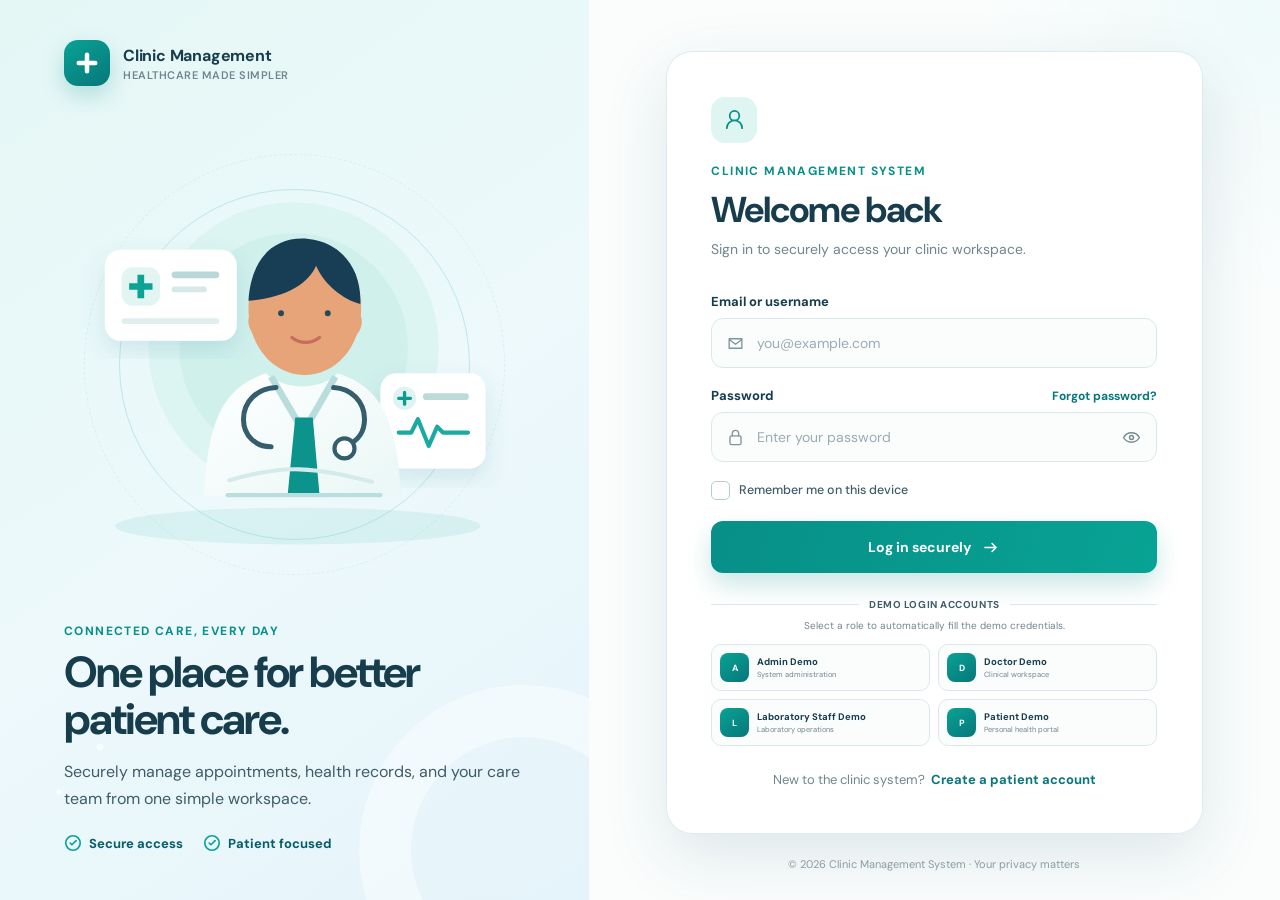
==== index.html @ cd2077a6 "start" ====
<!doctype html>
<html lang="en">
  <head>
    <meta charset="UTF-8" />
    <meta name="viewport" content="width=device-width, initial-scale=1.0" />
    <meta
      name="description"
      content="Secure login and registration for the Clinic Management System"
    />
    <title>Clinic Management System</title>
    <link rel="preconnect" href="https://fonts.googleapis.com" />
    <link rel="preconnect" href="https://fonts.gstatic.com" crossorigin />
    <link
      href="https://fonts.googleapis.com/css2?family=DM+Sans:wght@400;500;600;700&display=swap"
      rel="stylesheet"
    />
    <link rel="stylesheet" href="styles.css" />
  </head>
  <body>
    <main class="auth-shell">
      <section class="brand-panel" aria-labelledby="brand-title">
        <a class="brand" href="#login" aria-label="Clinic Management System home">
          <span class="brand-mark" aria-hidden="true">
            <svg viewBox="0 0 32 32" role="img">
              <path d="M13 5a3 3 0 0 1 6 0v8h8a3 3 0 0 1 0 6h-8v8a3 3 0 0 1-6 0v-8H5a3 3 0 0 1 0-6h8V5Z" />
            </svg>
          </span>
          <span>
            <strong id="brand-title">Clinic Management</strong>
            <small>Healthcare made simpler</small>
          </span>
        </a>

        <div class="illustration-wrap" aria-hidden="true">
          <span class="orbit orbit-one"></span>
          <span class="orbit orbit-two"></span>
          <svg class="health-illustration" viewBox="0 0 600 470" role="img">
            <defs>
              <linearGradient id="coat" x1="0" y1="0" x2="1" y2="1">
                <stop offset="0" stop-color="#fff" />
                <stop offset="1" stop-color="#e9f7f6" />
              </linearGradient>
              <linearGradient id="screen" x1="0" y1="0" x2="1" y2="1">
                <stop offset="0" stop-color="#0ca89b" />
                <stop offset="1" stop-color="#087a86" />
              </linearGradient>
              <filter id="shadow" x="-20%" y="-20%" width="140%" height="140%">
                <feDropShadow dx="0" dy="12" stdDeviation="14" flood-color="#126b78" flood-opacity=".12" />
              </filter>
            </defs>

            <ellipse cx="304" cy="429" rx="219" ry="22" fill="#79cfc8" opacity=".19" />
            <circle cx="299" cy="215" r="174" fill="#d9f4f1" opacity=".82" />
            <circle cx="299" cy="215" r="137" fill="#c5ebe8" opacity=".52" />

            <g filter="url(#shadow)">
              <rect x="73" y="98" width="158" height="109" rx="19" fill="#fff" />
              <rect x="93" y="119" width="46" height="46" rx="13" fill="#e2f5f3" />
              <path d="M112 128h8v10h10v8h-10v10h-8v-10h-10v-8h10v-10Z" fill="#08a394" />
              <rect x="153" y="124" width="57" height="8" rx="4" fill="#b9d8d7" />
              <rect x="153" y="142" width="42" height="7" rx="3.5" fill="#d6e8e7" />
              <rect x="93" y="180" width="117" height="7" rx="3.5" fill="#e1eeee" />
            </g>

            <g filter="url(#shadow)">
              <rect x="403" y="246" width="126" height="114" rx="19" fill="#fff" />
              <circle cx="432" cy="276" r="14" fill="#dff4f2" />
              <path d="M425 276h14M432 269v14" stroke="#079b90" stroke-width="4" stroke-linecap="round" />
              <rect x="454" y="270" width="55" height="8" rx="4" fill="#bddad9" />
              <path d="M425 317h15l8-16 13 32 10-23 7 7h30" fill="none" stroke="#1caaa0" stroke-width="5" stroke-linecap="round" stroke-linejoin="round" />
            </g>

            <g>
              <path d="M245 168c0-42 25-75 66-75s69 31 69 75c0 47-31 80-68 80s-67-34-67-80Z" fill="#e7a478" />
              <path d="M245 159c3-51 31-78 72-74 39 4 64 36 62 78-21-6-43-23-53-46-9 22-39 39-81 42Z" fill="#173e55" />
              <path d="M265 175c-14-10-25 2-18 18 4 9 12 14 23 11M361 175c14-10 24 2 18 18-4 9-12 14-23 11" fill="#e7a478" />
              <circle cx="284" cy="174" r="3.5" fill="#244a5b" />
              <circle cx="340" cy="174" r="3.5" fill="#244a5b" />
              <path d="M297 203c10 8 23 8 33 0" fill="none" stroke="#c56e5d" stroke-width="4" stroke-linecap="round" />
              <path d="M266 246c-48 16-70 51-74 147h236c-5-96-27-131-76-147-20 21-65 21-86 0Z" fill="url(#coat)" />
              <path d="m272 250 39 66 38-66" fill="none" stroke="#b9dddd" stroke-width="8" stroke-linejoin="round" />
              <path d="M301 299h21l8 92h-38l9-92Z" fill="#0b938c" />
              <path d="M222 374c28-8 56-14 84-13 31 1 59 8 87 15" fill="none" stroke="#d5eaea" stroke-width="5" stroke-linecap="round" />
              <path d="M278 263c-23 1-39 17-39 38 0 20 15 33 33 33" fill="none" stroke="#345d6d" stroke-width="6" stroke-linecap="round" />
              <path d="M347 263c21 1 37 17 37 38 0 15-8 26-21 31" fill="none" stroke="#345d6d" stroke-width="6" stroke-linecap="round" />
              <circle cx="360" cy="336" r="12" fill="#fff" stroke="#345d6d" stroke-width="5" />
              <path d="M220 392h183" stroke="#b8dedd" stroke-width="5" stroke-linecap="round" />
            </g>
          </svg>
        </div>

        <div class="brand-copy">
          <p class="eyebrow">Connected care, every day</p>
          <h1>One place for better patient care.</h1>
          <p>Securely manage appointments, health records, and your care team from one simple workspace.</p>
          <div class="trust-row">
            <span>
              <svg viewBox="0 0 20 20" aria-hidden="true"><path d="m6.8 10 2 2 4.7-4.7" /><circle cx="10" cy="10" r="8" /></svg>
              Secure access
            </span>
            <span>
              <svg viewBox="0 0 20 20" aria-hidden="true"><path d="m6.8 10 2 2 4.7-4.7" /><circle cx="10" cy="10" r="8" /></svg>
              Patient focused
            </span>
          </div>
        </div>
      </section>

      <section class="form-panel">
        <div class="mobile-brand">
          <span class="brand-mark" aria-hidden="true">
            <svg viewBox="0 0 32 32"><path d="M13 5a3 3 0 0 1 6 0v8h8a3 3 0 0 1 0 6h-8v8a3 3 0 0 1-6 0v-8H5a3 3 0 0 1 0-6h8V5Z" /></svg>
          </span>
          <span><strong>Clinic Management</strong><small>Healthcare made simpler</small></span>
        </div>

        <div class="form-card" id="login-screen">
          <header class="form-header">
            <span class="section-icon" aria-hidden="true">
              <svg viewBox="0 0 24 24"><path d="M20 21a8 8 0 0 0-16 0M12 13a5 5 0 1 0 0-10 5 5 0 0 0 0 10Z" /></svg>
            </span>
            <p class="eyebrow">Clinic Management System</p>
            <h2>Welcome back</h2>
            <p>Sign in to securely access your clinic workspace.</p>
          </header>

          <div class="status-message" role="status" aria-live="polite"></div>

          <form id="login-form" novalidate>
            <div class="field">
              <label for="login-identifier">Email or username</label>
              <div class="input-wrap">
                <svg viewBox="0 0 24 24" aria-hidden="true"><path d="M4 6h16v12H4zM4 7l8 6 8-6" /></svg>
                <input id="login-identifier" name="identifier" type="text" autocomplete="username" placeholder="you@example.com" required />
              </div>
              <p class="field-error" id="login-identifier-error"></p>
            </div>

            <div class="field">
              <div class="label-row">
                <label for="login-password">Password</label>
                <a href="#forgot-password">Forgot password?</a>
              </div>
              <div class="input-wrap">
                <svg viewBox="0 0 24 24" aria-hidden="true"><rect x="5" y="10" width="14" height="11" rx="2" /><path d="M8 10V7a4 4 0 0 1 8 0v3" /></svg>
                <input id="login-password" name="password" type="password" autocomplete="current-password" placeholder="Enter your password" required />
                <button class="password-toggle" type="button" data-toggle-password="login-password" aria-label="Show password" aria-pressed="false">
                  <svg class="eye-open" viewBox="0 0 24 24" aria-hidden="true"><path d="M2 12s3.5-6 10-6 10 6 10 6-3.5 6-10 6S2 12 2 12Z" /><circle cx="12" cy="12" r="2.5" /></svg>
                  <svg class="eye-closed" viewBox="0 0 24 24" aria-hidden="true"><path d="m3 3 18 18M10.6 6.1A10 10 0 0 1 12 6c6.5 0 10 6 10 6a16 16 0 0 1-3 3.6M6.1 6.1C3.4 7.8 2 12 2 12s3.5 6 10 6a10 10 0 0 0 3.1-.5" /></svg>
                </button>
              </div>
              <p class="field-error" id="login-password-error"></p>
            </div>

            <label class="check-row" for="remember-me">
              <input id="remember-me" name="remember" type="checkbox" />
              <span class="custom-check" aria-hidden="true">
                <svg viewBox="0 0 12 10"><path d="m1 5 3 3 7-7" /></svg>
              </span>
              <span>Remember me on this device</span>
            </label>

            <button class="primary-button" type="submit">
              <span>Log in securely</span>
              <svg viewBox="0 0 24 24" aria-hidden="true"><path d="M5 12h14M14 7l5 5-5 5" /></svg>
            </button>
          </form>

          <section class="demo-login" aria-labelledby="demo-login-title">
            <div class="demo-login-head"><span></span><h3 id="demo-login-title">Demo Login Accounts</h3><span></span></div>
            <p>Select a role to automatically fill the demo credentials.</p>
            <div class="demo-login-grid">
              <button type="button" data-demo-account="Admin"><span class="demo-role-icon">A</span><span><strong>Admin Demo</strong><small>System administration</small></span></button>
              <button type="button" data-demo-account="Doctor"><span class="demo-role-icon">D</span><span><strong>Doctor Demo</strong><small>Clinical workspace</small></span></button>
              <button type="button" data-demo-account="Laboratory Staff"><span class="demo-role-icon">L</span><span><strong>Laboratory Staff Demo</strong><small>Laboratory operations</small></span></button>
              <button type="button" data-demo-account="Patient"><span class="demo-role-icon">P</span><span><strong>Patient Demo</strong><small>Personal health portal</small></span></button>
            </div>
          </section>

          <p class="form-switch">New to the clinic system? <a href="patient-registration.html">Create a patient account</a></p>
        </div>

        <div class="form-card registration-card" id="register-screen" hidden>
          <header class="form-header compact-header">
            <span class="section-icon" aria-hidden="true">
              <svg viewBox="0 0 24 24"><path d="M15 20a7 7 0 0 0-14 0M8 11a4 4 0 1 0 0-8 4 4 0 0 0 0 8ZM19 8v8M15 12h8" /></svg>
            </span>
            <p class="eyebrow">Join your care community</p>
            <h2>Create your account</h2>
            <p>Enter your details to get started with Clinic Management.</p>
          </header>

          <div class="status-message" role="status" aria-live="polite"></div>

          <form id="register-form" novalidate>
            <div class="field-grid">
              <div class="field full-width">
                <label for="full-name">Full name</label>
                <div class="input-wrap">
                  <svg viewBox="0 0 24 24" aria-hidden="true"><path d="M20 21a8 8 0 0 0-16 0M12 13a5 5 0 1 0 0-10 5 5 0 0 0 0 10Z" /></svg>
                  <input id="full-name" name="fullName" type="text" autocomplete="name" placeholder="e.g. Alex Morgan" required minlength="2" />
                </div>
                <p class="field-error" id="full-name-error"></p>
              </div>

              <div class="field full-width">
                <label for="email">Email address</label>
                <div class="input-wrap">
                  <svg viewBox="0 0 24 24" aria-hidden="true"><path d="M4 6h16v12H4zM4 7l8 6 8-6" /></svg>
                  <input id="email" name="email" type="email" autocomplete="email" placeholder="alex@example.com" required />
                </div>
                <p class="field-error" id="email-error"></p>
              </div>

              <div class="field">
                <label for="contact-number">Contact number</label>
                <div class="input-wrap">
                  <svg viewBox="0 0 24 24" aria-hidden="true"><path d="M7 3H4a1 1 0 0 0-1 1c0 9.4 7.6 17 17 17a1 1 0 0 0 1-1v-3l-5-2-1.5 3a16 16 0 0 1-8.5-8.5L9 8 7 3Z" /></svg>
                  <input id="contact-number" name="contact" type="tel" autocomplete="tel" inputmode="tel" placeholder="0912 345 6789" required />
                </div>
                <p class="field-error" id="contact-number-error"></p>
              </div>

              <div class="field">
                <label for="username">Username</label>
                <div class="input-wrap">
                  <svg viewBox="0 0 24 24" aria-hidden="true"><circle cx="12" cy="8" r="4" /><path d="M5 21a7 7 0 0 1 14 0" /></svg>
                  <input id="username" name="username" type="text" autocomplete="username" placeholder="alexmorgan" required minlength="3" />
                </div>
                <p class="field-error" id="username-error"></p>
              </div>

              <div class="field">
                <label for="register-password">Password</label>
                <div class="input-wrap">
                  <svg viewBox="0 0 24 24" aria-hidden="true"><rect x="5" y="10" width="14" height="11" rx="2" /><path d="M8 10V7a4 4 0 0 1 8 0v3" /></svg>
                  <input id="register-password" name="password" type="password" autocomplete="new-password" placeholder="At least 8 characters" required minlength="8" />
                  <button class="password-toggle" type="button" data-toggle-password="register-password" aria-label="Show password" aria-pressed="false">
                    <svg class="eye-open" viewBox="0 0 24 24" aria-hidden="true"><path d="M2 12s3.5-6 10-6 10 6 10 6-3.5 6-10 6S2 12 2 12Z" /><circle cx="12" cy="12" r="2.5" /></svg>
                    <svg class="eye-closed" viewBox="0 0 24 24" aria-hidden="true"><path d="m3 3 18 18M10.6 6.1A10 10 0 0 1 12 6c6.5 0 10 6 10 6a16 16 0 0 1-3 3.6M6.1 6.1C3.4 7.8 2 12 2 12s3.5 6 10 6a10 10 0 0 0 3.1-.5" /></svg>
                  </button>
                </div>
                <p class="field-error" id="register-password-error"></p>
              </div>

              <div class="field">
                <label for="confirm-password">Confirm password</label>
                <div class="input-wrap">
                  <svg viewBox="0 0 24 24" aria-hidden="true"><rect x="5" y="10" width="14" height="11" rx="2" /><path d="M8 10V7a4 4 0 0 1 8 0v3" /></svg>
                  <input id="confirm-password" name="confirmPassword" type="password" autocomplete="new-password" placeholder="Repeat your password" required />
                  <button class="password-toggle" type="button" data-toggle-password="confirm-password" aria-label="Show password" aria-pressed="false">
                    <svg class="eye-open" viewBox="0 0 24 24" aria-hidden="true"><path d="M2 12s3.5-6 10-6 10 6 10 6-3.5 6-10 6S2 12 2 12Z" /><circle cx="12" cy="12" r="2.5" /></svg>
                    <svg class="eye-closed" viewBox="0 0 24 24" aria-hidden="true"><path d="m3 3 18 18M10.6 6.1A10 10 0 0 1 12 6c6.5 0 10 6 10 6a16 16 0 0 1-3 3.6M6.1 6.1C3.4 7.8 2 12 2 12s3.5 6 10 6a10 10 0 0 0 3.1-.5" /></svg>
                  </button>
                </div>
                <p class="field-error" id="confirm-password-error"></p>
              </div>

            </div>

            <input type="hidden" name="role" value="patient" />

            <div class="field terms-field">
              <label class="check-row" for="terms">
                <input id="terms" name="terms" type="checkbox" required />
                <span class="custom-check" aria-hidden="true"><svg viewBox="0 0 12 10"><path d="m1 5 3 3 7-7" /></svg></span>
                <span>I agree to the <a href="#terms">Terms &amp; Conditions</a> and <a href="#privacy">Privacy Policy</a>.</span>
              </label>
              <p class="field-error" id="terms-error"></p>
            </div>

            <button class="primary-button" type="submit">
              <span>Create account</span>
              <svg viewBox="0 0 24 24" aria-hidden="true"><path d="M5 12h14M14 7l5 5-5 5" /></svg>
            </button>
          </form>

          <p class="form-switch">Already have an account? <a href="#login" data-screen-link="login">Back to login</a></p>
        </div>

        <footer>© <span id="current-year"></span> Clinic Management System · Your privacy matters</footer>
      </section>
    </main>

    <script src="auth.js"></script>
    <script src="script.js"></script>
  </body>
</html>
---- styles.css ----
:root {
  --teal-900: #075d68;
  --teal-800: #08767b;
  --teal-700: #078f88;
  --teal-600: #08a394;
  --teal-100: #dff5f2;
  --teal-50: #f0faf9;
  --blue-50: #f3f9fc;
  --ink-900: #173d4d;
  --ink-700: #3f5c68;
  --ink-500: #70858e;
  --line: #dbe8eb;
  --error: #c83f4d;
  --error-bg: #fff0f2;
  --success: #17775e;
  --success-bg: #e8f8f2;
  --white: #fff;
  --shadow: 0 22px 65px rgba(26, 84, 99, 0.13);
}

*,
*::before,
*::after {
  box-sizing: border-box;
}

html {
  scroll-behavior: smooth;
}

body {
  min-width: 320px;
  min-height: 100vh;
  margin: 0;
  overflow-x: hidden;
  color: var(--ink-900);
  background: var(--white);
  font-family: "DM Sans", system-ui, -apple-system, BlinkMacSystemFont, "Segoe UI", sans-serif;
  -webkit-font-smoothing: antialiased;
}

button,
input,
select {
  font: inherit;
}

a {
  color: var(--teal-800);
  font-weight: 700;
  text-decoration: none;
}

a:hover {
  color: var(--teal-600);
  text-decoration: underline;
}

.auth-shell {
  display: grid;
  grid-template-columns: minmax(420px, 0.92fr) minmax(520px, 1.08fr);
  min-height: 100vh;
}

.brand-panel {
  position: sticky;
  top: 0;
  display: flex;
  flex-direction: column;
  height: 100vh;
  min-height: 720px;
  overflow: hidden;
  padding: 40px clamp(34px, 5vw, 76px) 48px;
  background:
    radial-gradient(circle at 10% 88%, rgba(255, 255, 255, 0.78) 0 2px, transparent 3px),
    radial-gradient(circle at 17% 83%, rgba(255, 255, 255, 0.58) 0 3px, transparent 4px),
    linear-gradient(145deg, #e4f7f5 0%, #edf9fb 52%, #e5f3fa 100%);
}

.brand-panel::after {
  position: absolute;
  right: -100px;
  bottom: -115px;
  width: 330px;
  height: 330px;
  border: 52px solid rgba(255, 255, 255, 0.45);
  border-radius: 50%;
  content: "";
}

.brand,
.mobile-brand {
  z-index: 2;
  display: inline-flex;
  align-items: center;
  gap: 13px;
  align-self: flex-start;
  color: var(--ink-900);
}

.brand:hover,
.mobile-brand:hover {
  text-decoration: none;
}

.brand-mark {
  display: grid;
  width: 46px;
  height: 46px;
  flex: 0 0 auto;
  place-items: center;
  border-radius: 14px;
  background: linear-gradient(145deg, var(--teal-600), var(--teal-800));
  box-shadow: 0 9px 22px rgba(7, 143, 136, 0.24);
}

.brand-mark svg {
  width: 24px;
  fill: #fff;
}

.brand strong,
.mobile-brand strong {
  display: block;
  font-size: 16px;
  letter-spacing: -0.2px;
}

.brand small,
.mobile-brand small {
  display: block;
  margin-top: 2px;
  color: var(--ink-500);
  font-size: 11px;
  font-weight: 600;
  letter-spacing: 0.5px;
  text-transform: uppercase;
}

.illustration-wrap {
  position: relative;
  z-index: 1;
  display: grid;
  min-height: 360px;
  flex: 1 1 auto;
  place-items: center;
  margin: 12px -20px -8px;
}

.health-illustration {
  position: relative;
  z-index: 2;
  width: min(100%, 570px);
  max-height: 48vh;
}

.orbit {
  position: absolute;
  border: 1px solid rgba(8, 163, 148, 0.2);
  border-radius: 50%;
}

.orbit-one {
  width: 70%;
  aspect-ratio: 1;
}

.orbit-two {
  width: 84%;
  aspect-ratio: 1;
  border-style: dashed;
  opacity: 0.45;
}

.brand-copy {
  z-index: 2;
  max-width: 555px;
}

.eyebrow {
  margin: 0 0 10px;
  color: var(--teal-700) !important;
  font-size: 12px !important;
  font-weight: 700;
  letter-spacing: 1.4px;
  text-transform: uppercase;
}

.brand-copy h1 {
  max-width: 500px;
  margin: 0 0 15px;
  font-size: clamp(34px, 3.4vw, 51px);
  line-height: 1.08;
  letter-spacing: -2px;
}

.brand-copy > p:not(.eyebrow) {
  max-width: 535px;
  margin: 0;
  color: var(--ink-700);
  font-size: 16px;
  line-height: 1.7;
}

.trust-row {
  display: flex;
  flex-wrap: wrap;
  gap: 20px;
  margin-top: 22px;
}

.trust-row span {
  display: inline-flex;
  align-items: center;
  gap: 7px;
  color: var(--teal-900);
  font-size: 13px;
  font-weight: 700;
}

.trust-row svg {
  width: 18px;
  fill: none;
  stroke: var(--teal-600);
  stroke-linecap: round;
  stroke-linejoin: round;
  stroke-width: 1.8;
}

.form-panel {
  display: flex;
  min-width: 0;
  min-height: 100vh;
  flex-direction: column;
  align-items: center;
  justify-content: center;
  padding: 48px clamp(30px, 6vw, 92px) 26px;
  background:
    radial-gradient(circle at 100% 0, rgba(218, 244, 243, 0.4), transparent 26%),
    #fbfdfd;
}

.mobile-brand {
  display: none;
}

.form-card {
  width: 100%;
  min-width: 0;
  max-width: 560px;
  padding: clamp(30px, 3.5vw, 48px);
  border: 1px solid rgba(214, 231, 233, 0.82);
  border-radius: 26px;
  background: rgba(255, 255, 255, 0.97);
  box-shadow: var(--shadow);
  animation: card-in 0.4s ease both;
}

.form-card[hidden] {
  display: none;
}

.registration-card {
  max-width: 680px;
  padding-top: 36px;
  padding-bottom: 36px;
}

@keyframes card-in {
  from { opacity: 0; transform: translateY(8px); }
  to { opacity: 1; transform: translateY(0); }
}

.form-header {
  margin-bottom: 29px;
}

.form-header .section-icon {
  display: grid;
  width: 46px;
  height: 46px;
  margin-bottom: 20px;
  place-items: center;
  border-radius: 14px;
  color: var(--teal-700);
  background: var(--teal-100);
}

.section-icon svg {
  width: 23px;
  fill: none;
  stroke: currentColor;
  stroke-linecap: round;
  stroke-linejoin: round;
  stroke-width: 1.8;
}

.form-header h2 {
  margin: 0 0 8px;
  font-size: clamp(28px, 3vw, 36px);
  line-height: 1.18;
  letter-spacing: -1.2px;
}

.form-header h2:focus {
  outline: none;
}

.form-header > p:last-child {
  margin: 0;
  color: var(--ink-500);
  font-size: 14px;
  line-height: 1.55;
}

.compact-header {
  position: relative;
  padding-left: 66px;
  margin-bottom: 23px;
}

.compact-header .section-icon {
  position: absolute;
  top: 0;
  left: 0;
}

.compact-header h2 {
  font-size: 30px;
}

.field {
  margin-bottom: 19px;
}

.field-grid {
  display: grid;
  grid-template-columns: repeat(2, minmax(0, 1fr));
  gap: 0 16px;
}

.full-width {
  grid-column: 1 / -1;
}

.field label,
.label-row label {
  display: inline-block;
  margin-bottom: 8px;
  color: var(--ink-900);
  font-size: 13px;
  font-weight: 700;
}

.label-row {
  display: flex;
  align-items: center;
  justify-content: space-between;
}

.label-row a {
  margin-bottom: 8px;
  font-size: 12px;
}

.input-wrap {
  position: relative;
  display: flex;
  align-items: center;
}

.input-wrap > svg:first-child {
  position: absolute;
  left: 15px;
  width: 19px;
  pointer-events: none;
  fill: none;
  stroke: #7f949c;
  stroke-linecap: round;
  stroke-linejoin: round;
  stroke-width: 1.7;
}

.input-wrap input,
.input-wrap select {
  width: 100%;
  min-width: 0;
  height: 50px;
  padding: 0 45px 0 45px;
  border: 1px solid var(--line);
  border-radius: 12px;
  outline: none;
  color: var(--ink-900);
  background: #fbfdfd;
  font-size: 14px;
  transition: border-color 0.2s ease, box-shadow 0.2s ease, background 0.2s ease;
}

.input-wrap select {
  appearance: none;
  cursor: pointer;
}

.input-wrap input::placeholder {
  color: #9bacb2;
}

.input-wrap input:hover,
.input-wrap select:hover {
  border-color: #b8d2d5;
}

.input-wrap input:focus,
.input-wrap select:focus {
  border-color: var(--teal-600);
  background: #fff;
  box-shadow: 0 0 0 4px rgba(8, 163, 148, 0.11);
}

.field.has-error .input-wrap input,
.field.has-error .input-wrap select {
  border-color: var(--error);
  background: #fffafa;
}

.field.has-error .input-wrap > svg:first-child {
  stroke: var(--error);
}

.password-toggle {
  position: absolute;
  right: 8px;
  display: grid;
  width: 36px;
  height: 36px;
  padding: 0;
  place-items: center;
  border: 0;
  border-radius: 9px;
  color: #748a93;
  background: transparent;
  cursor: pointer;
}

.password-toggle:hover {
  color: var(--teal-700);
  background: var(--teal-50);
}

.password-toggle:focus-visible {
  outline: 3px solid rgba(8, 163, 148, 0.23);
}

.password-toggle svg {
  width: 19px;
  fill: none;
  stroke: currentColor;
  stroke-linecap: round;
  stroke-linejoin: round;
  stroke-width: 1.8;
}

.eye-closed,
.password-toggle[aria-pressed="true"] .eye-open {
  display: none;
}

.password-toggle[aria-pressed="true"] .eye-closed {
  display: block;
}

.select-chevron {
  position: absolute;
  right: 14px;
  width: 17px;
  pointer-events: none;
  fill: none;
  stroke: #71868e;
  stroke-linecap: round;
  stroke-linejoin: round;
  stroke-width: 2;
}

.field-error {
  min-height: 0;
  margin: 0;
  color: var(--error);
  font-size: 11.5px;
  line-height: 1.35;
}

.field-error:not(:empty) {
  min-height: 16px;
  margin-top: 5px;
}

.check-row {
  position: relative;
  display: flex !important;
  align-items: flex-start;
  gap: 9px;
  margin-bottom: 21px !important;
  color: var(--ink-700) !important;
  font-size: 12.5px !important;
  font-weight: 500 !important;
  line-height: 1.45;
  cursor: pointer;
}

.check-row input {
  position: absolute;
  width: 1px;
  height: 1px;
  opacity: 0;
}

.custom-check {
  display: grid;
  width: 19px;
  height: 19px;
  flex: 0 0 auto;
  place-items: center;
  border: 1.5px solid #b8cdd0;
  border-radius: 5px;
  background: #fff;
  transition: 0.2s ease;
}

.custom-check svg {
  width: 11px;
  fill: none;
  stroke: #fff;
  stroke-linecap: round;
  stroke-linejoin: round;
  stroke-width: 2.2;
  opacity: 0;
  transform: scale(0.6);
  transition: 0.2s ease;
}

.check-row input:checked + .custom-check {
  border-color: var(--teal-600);
  background: var(--teal-600);
}

.check-row input:checked + .custom-check svg {
  opacity: 1;
  transform: scale(1);
}

.check-row input:focus-visible + .custom-check {
  box-shadow: 0 0 0 4px rgba(8, 163, 148, 0.16);
}

.terms-field {
  margin-top: -2px;
  margin-bottom: 17px;
}

.terms-field .check-row {
  margin-bottom: 0 !important;
}

.terms-field.has-error .custom-check {
  border-color: var(--error);
}

.primary-button {
  display: flex;
  width: 100%;
  height: 52px;
  align-items: center;
  justify-content: center;
  gap: 10px;
  border: 0;
  border-radius: 12px;
  color: #fff;
  background: linear-gradient(110deg, var(--teal-700), var(--teal-600));
  box-shadow: 0 12px 24px rgba(8, 143, 136, 0.21);
  font-size: 14px;
  font-weight: 700;
  cursor: pointer;
  transition: transform 0.2s ease, box-shadow 0.2s ease;
}

.primary-button:hover {
  box-shadow: 0 15px 28px rgba(8, 143, 136, 0.29);
  transform: translateY(-1px);
}

.primary-button:active {
  transform: translateY(0);
}

.primary-button:focus-visible {
  outline: 4px solid rgba(8, 163, 148, 0.22);
  outline-offset: 2px;
}

.primary-button svg {
  width: 19px;
  fill: none;
  stroke: currentColor;
  stroke-linecap: round;
  stroke-linejoin: round;
  stroke-width: 2;
}

.form-switch {
  margin: 25px 0 0;
  color: var(--ink-500);
  font-size: 13px;
  text-align: center;
}

.form-switch a {
  margin-left: 3px;
}

.demo-login {
  margin-top: 23px;
  padding-top: 2px;
}

.demo-login-head {
  display: grid;
  grid-template-columns: 1fr auto 1fr;
  align-items: center;
  gap: 10px;
}

.demo-login-head span {
  height: 1px;
  background: var(--line);
}

.demo-login h3 {
  margin: 0;
  color: var(--ink-700);
  font-size: 10px;
  letter-spacing: .55px;
  text-transform: uppercase;
}

.demo-login > p {
  margin: 8px 0 12px;
  color: var(--ink-500);
  font-size: 10px;
  text-align: center;
}

.demo-login-grid {
  display: grid;
  grid-template-columns: repeat(2, minmax(0, 1fr));
  gap: 8px;
}

.demo-login-grid button {
  display: flex;
  min-width: 0;
  align-items: center;
  gap: 8px;
  padding: 8px;
  border: 1px solid var(--line);
  border-radius: 10px;
  color: var(--ink-900);
  background: #fbfdfd;
  text-align: left;
  cursor: pointer;
  transition: .18s ease;
}

.demo-login-grid button:hover,
.demo-login-grid button.selected {
  border-color: #9bd5d0;
  background: var(--teal-50);
  transform: translateY(-1px);
}

.demo-role-icon {
  display: grid;
  width: 29px;
  height: 29px;
  flex: 0 0 auto;
  place-items: center;
  border-radius: 8px;
  color: #fff;
  background: linear-gradient(145deg, var(--teal-600), var(--teal-800));
  font-size: 9px;
  font-weight: 700;
}

.demo-login-grid strong,
.demo-login-grid small {
  display: block;
  overflow: hidden;
  text-overflow: ellipsis;
  white-space: nowrap;
}

.demo-login-grid strong { font-size: 9.5px; }
.demo-login-grid small { margin-top: 2px; color: var(--ink-500); font-size: 7.5px; }

.status-message {
  display: none;
  margin: -8px 0 20px;
  padding: 11px 13px;
  border-radius: 10px;
  font-size: 12.5px;
  line-height: 1.45;
}

.status-message.is-visible {
  display: block;
}

.status-message.success {
  color: var(--success);
  background: var(--success-bg);
}

.status-message.error {
  color: var(--error);
  background: var(--error-bg);
}

.form-panel footer {
  margin-top: 23px;
  color: #91a1a7;
  font-size: 11px;
  text-align: center;
}

@media (max-width: 1120px) {
  .auth-shell {
    grid-template-columns: minmax(375px, 0.86fr) minmax(500px, 1.14fr);
  }

  .brand-panel {
    padding-inline: 38px;
  }

  .form-panel {
    padding-inline: 42px;
  }

  .brand-copy h1 {
    font-size: 39px;
  }
}

@media (max-width: 860px) {
  .auth-shell {
    display: block;
  }

  .brand-panel {
    position: relative;
    height: auto;
    min-height: 225px;
    padding: 28px 28px 34px;
  }

  .brand-panel > .brand,
  .illustration-wrap,
  .trust-row,
  .brand-panel::after {
    display: none;
  }

  .brand-copy {
    max-width: 620px;
    margin: 0 auto;
    text-align: center;
  }

  .brand-copy h1 {
    margin-inline: auto;
    font-size: 34px;
    letter-spacing: -1.2px;
  }

  .brand-copy > p:not(.eyebrow) {
    margin-inline: auto;
  }

  .form-panel {
    min-height: calc(100vh - 225px);
    justify-content: flex-start;
    padding: 0 22px 24px;
    background: linear-gradient(#eaf7f7 0 46px, #fbfdfd 46px);
  }

  .mobile-brand {
    display: inline-flex;
    align-self: center;
    margin: -23px 0 25px;
    padding: 9px 16px 9px 9px;
    border: 1px solid var(--line);
    border-radius: 16px;
    background: #fff;
    box-shadow: 0 9px 24px rgba(27, 87, 101, 0.12);
  }

  .mobile-brand .brand-mark {
    width: 39px;
    height: 39px;
    border-radius: 11px;
  }

  .mobile-brand .brand-mark svg {
    width: 20px;
  }

  .form-card,
  .registration-card {
    width: min(100%, 680px);
    max-width: 680px;
  }
}

@media (max-width: 590px) {
  .brand-panel {
    min-height: 203px;
    padding: 25px 20px 33px;
  }

  .brand-copy .eyebrow {
    margin-bottom: 8px;
    font-size: 10px !important;
  }

  .brand-copy h1 {
    max-width: 360px;
    margin-bottom: 10px;
    font-size: 29px;
  }

  .brand-copy > p:not(.eyebrow) {
    max-width: 420px;
    font-size: 13px;
    line-height: 1.55;
  }

  .form-panel {
    min-height: calc(100vh - 203px);
    padding-inline: 14px;
  }

  .form-card,
  .registration-card {
    padding: 27px 20px;
    border-radius: 20px;
  }

  .form-header {
    margin-bottom: 24px;
  }

  .form-header .section-icon {
    width: 42px;
    height: 42px;
    margin-bottom: 16px;
  }

  .form-header h2 {
    font-size: 28px;
  }

  .compact-header {
    padding-left: 0;
  }

  .compact-header .section-icon {
    position: static;
  }

  .field-grid {
    display: block;
  }

  .input-wrap input,
  .input-wrap select {
    height: 49px;
  }

  .mobile-brand strong {
    font-size: 14px;
  }
}

@media (prefers-reduced-motion: reduce) {
  *,
  *::before,
  *::after {
    scroll-behavior: auto !important;
    animation-duration: 0.01ms !important;
    animation-iteration-count: 1 !important;
    transition-duration: 0.01ms !important;
  }
}
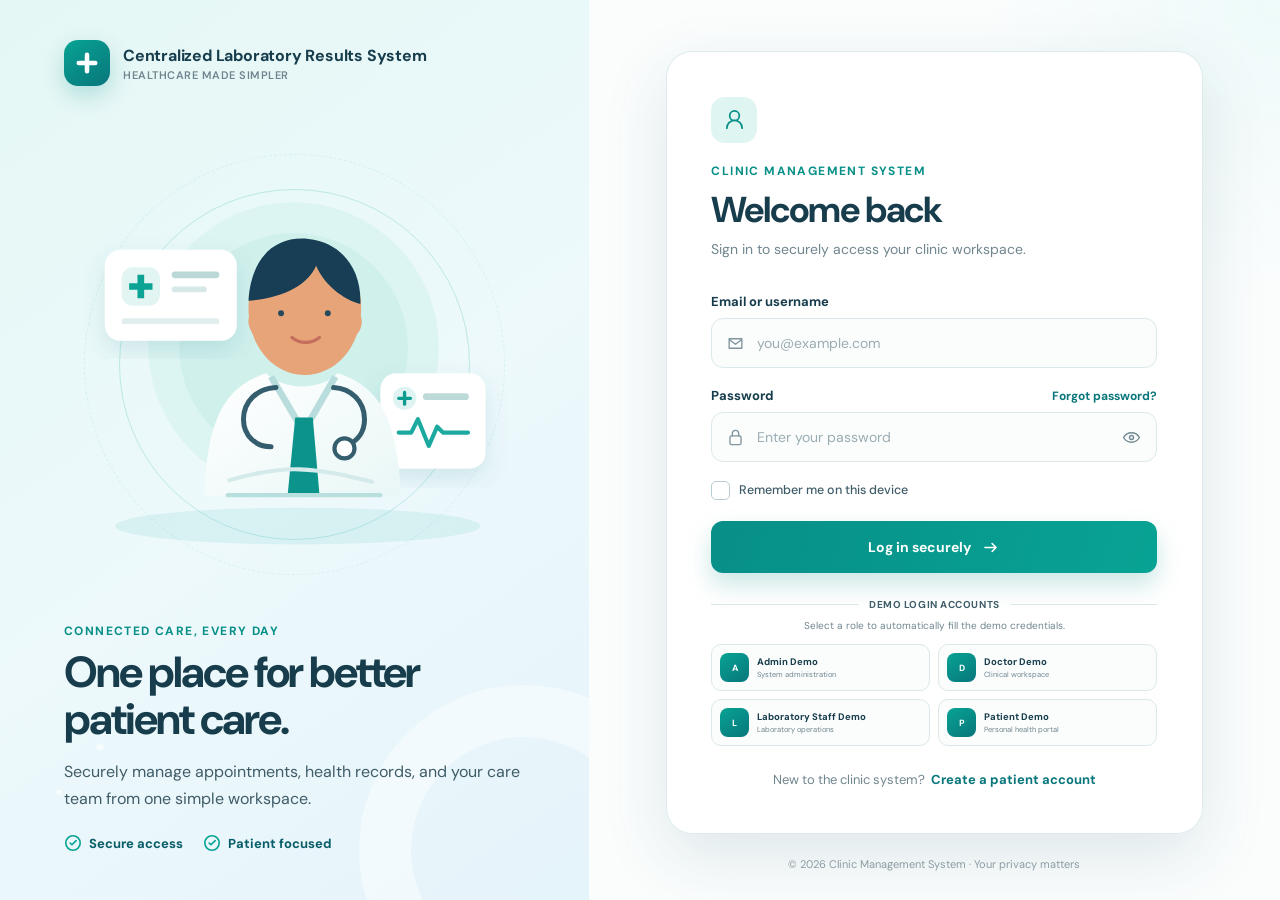
==== commit f5ca846b: "Update brand title to 'Centralized Laboratory Results System'" ====
--- a/index.html
+++ b/index.html
@@ -26,7 +26,7 @@
             </svg>
           </span>
           <span>
-            <strong id="brand-title">Clinic Management</strong>
+            <strong id="brand-title">Centralized Laboratory Results System</strong>
             <small>Healthcare made simpler</small>
           </span>
         </a>
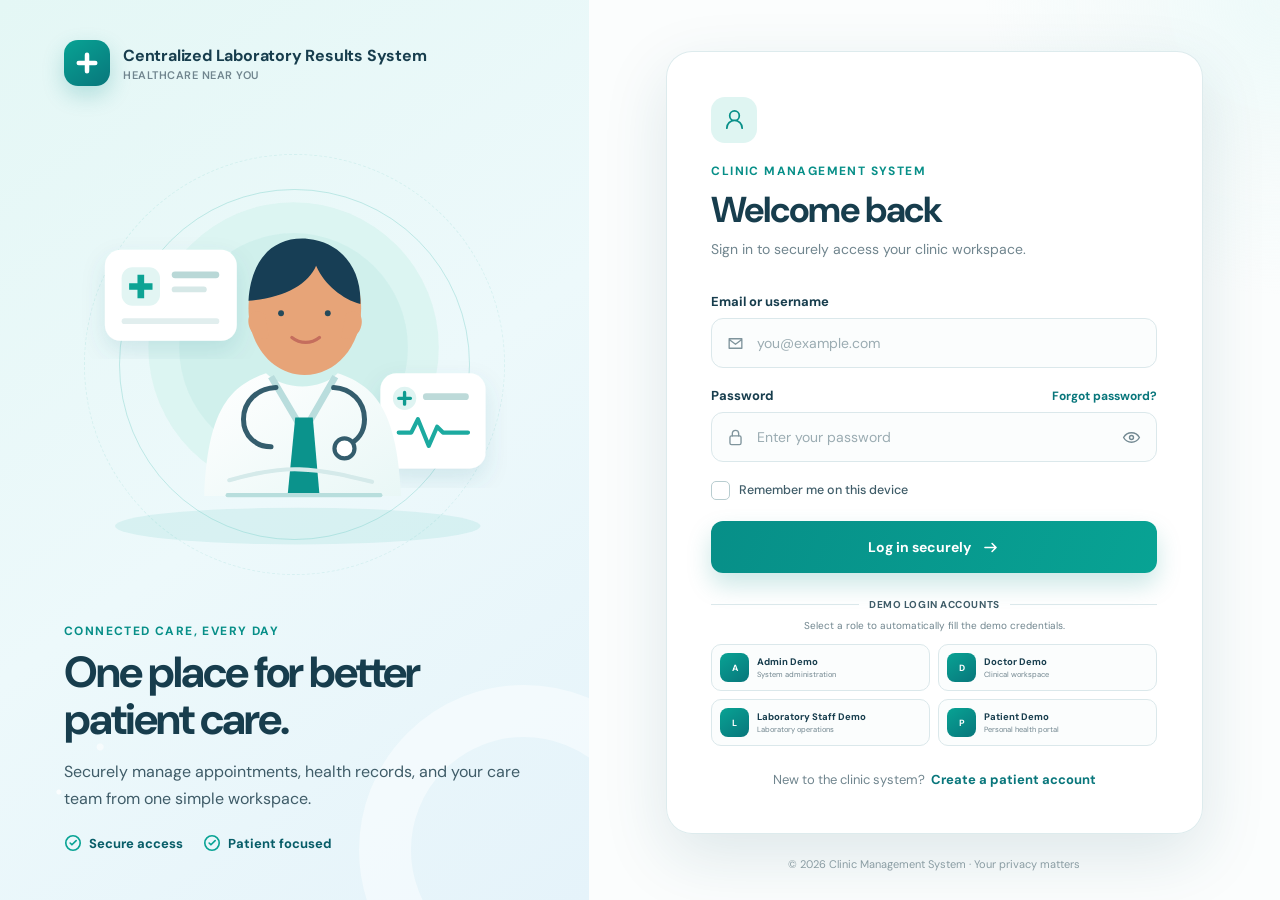
==== commit 6d295c02: "Update title and subtitle for the system" ====
--- a/index.html
+++ b/index.html
@@ -7,7 +7,7 @@
       name="description"
       content="Secure login and registration for the Clinic Management System"
     />
-    <title>Clinic Management System</title>
+    <title>Centralized Laboratory Results System</title>
     <link rel="preconnect" href="https://fonts.googleapis.com" />
     <link rel="preconnect" href="https://fonts.gstatic.com" crossorigin />
     <link
@@ -27,7 +27,7 @@
           </span>
           <span>
             <strong id="brand-title">Centralized Laboratory Results System</strong>
-            <small>Healthcare made simpler</small>
+            <small>Healthcare near you</small>
           </span>
         </a>
 
